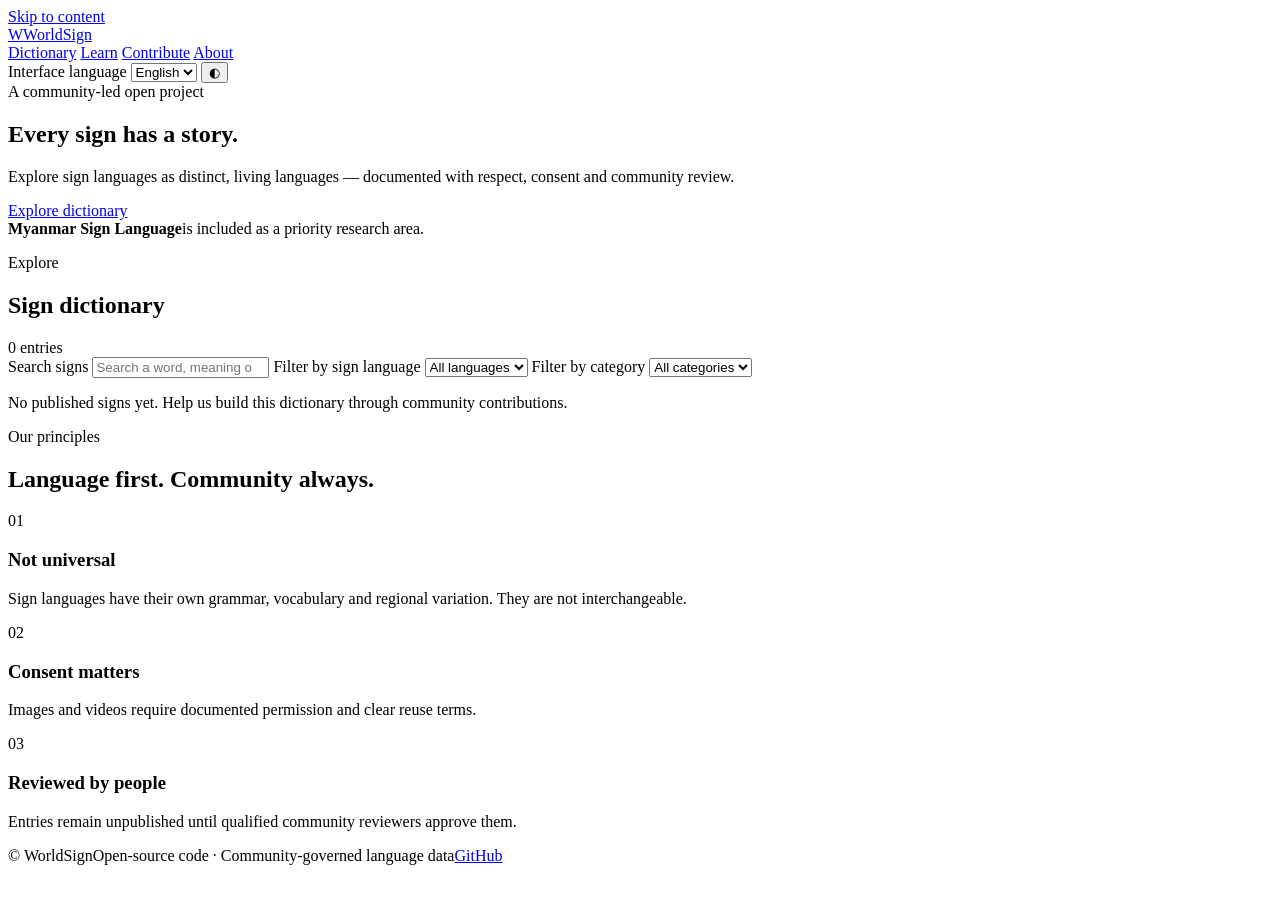
==== index.html @ 2e8479b0 "Add files via upload" ====
<!doctype html>
<html lang="en" data-theme="dark">
<head>
  <meta charset="utf-8">
  <meta name="viewport" content="width=device-width,initial-scale=1">
  <meta name="theme-color" content="#10131c">
  <meta name="description" content="WorldSign — an open, community-reviewed directory for sign languages around the world.">
  <title>WorldSign — Sign Language Dictionary</title>
  <link rel="icon" href="assets/icon.svg" type="image/svg+xml">
  <link rel="stylesheet" href="assets/css/style.css">
  <script defer src="assets/js/app.js"></script>
</head>
<body>
<a class="skip-link" href="#main">Skip to content</a>
<header class="site-header">
  <a class="brand" href="./" aria-label="WorldSign home"><span class="brand-mark">W</span><span>WorldSign</span></a>
  <nav aria-label="Main navigation">
    <a href="#dictionary" data-i18n="nav_dictionary">Dictionary</a>
    <a href="learn/" data-i18n="nav_learn">Learn</a>
    <a href="contribute/" data-i18n="nav_contribute">Contribute</a>
    <a href="#about" data-i18n="nav_about">About</a>
  </nav>
  <div class="header-tools">
    <label class="sr-only" for="language-ui">Interface language</label>
    <select id="language-ui" aria-label="Interface language"><option value="en">English</option><option value="my">မြန်မာ</option></select>
    <button id="theme-toggle" class="icon-button" type="button" aria-label="Toggle color theme">◐</button>
  </div>
</header>

<main id="main">
  <section class="hero">
    <div class="eyebrow" data-i18n="hero_eyebrow">A community-led open project</div>
    <h1 data-i18n="hero_title">Every sign has a story.</h1>
    <p data-i18n="hero_desc">Explore sign languages as distinct, living languages — documented with respect, consent and community review.</p>
    <a class="primary-button" href="#dictionary" data-i18n="explore_dictionary">Explore dictionary</a>
    <div class="hero-note"><strong>Myanmar Sign Language</strong><span data-i18n="msl_note">is included as a priority research area.</span></div>
  </section>

  <section class="section" id="dictionary">
    <div class="section-heading"><div><p class="eyebrow" data-i18n="directory_eyebrow">Explore</p><h2 data-i18n="directory_title">Sign dictionary</h2></div><span id="result-count" class="muted" aria-live="polite">0 entries</span></div>
    <div class="search-panel">
      <label class="sr-only" for="search-input" data-i18n="search_label">Search signs</label>
      <input id="search-input" type="search" placeholder="Search a word, meaning or sign ID…" autocomplete="off">
      <label class="sr-only" for="language-filter">Filter by sign language</label>
      <select id="language-filter"><option value="">All languages</option></select>
      <label class="sr-only" for="category-filter">Filter by category</label>
      <select id="category-filter"><option value="">All categories</option></select>
    </div>
    <div id="language-list" class="language-grid" aria-label="Sign language directory"></div>
    <div id="sign-grid" class="sign-grid" aria-live="polite"></div>
    <p id="empty-state" class="empty-state">No published signs yet. Help us build this dictionary through community contributions.</p>
  </section>

  <section class="section feature-band" id="about">
    <div><p class="eyebrow">Our principles</p><h2 data-i18n="principles_title">Language first. Community always.</h2></div>
    <div class="principles">
      <article><span>01</span><h3>Not universal</h3><p>Sign languages have their own grammar, vocabulary and regional variation. They are not interchangeable.</p></article>
      <article><span>02</span><h3>Consent matters</h3><p>Images and videos require documented permission and clear reuse terms.</p></article>
      <article><span>03</span><h3>Reviewed by people</h3><p>Entries remain unpublished until qualified community reviewers approve them.</p></article>
    </div>
  </section>
</main>

<footer class="site-footer"><span>© <span id="year"></span> WorldSign</span><span>Open-source code · Community-governed language data</span><a href="https://github.com/" rel="noreferrer">GitHub</a></footer>

<dialog id="sign-dialog" class="sign-dialog" aria-labelledby="dialog-title">
  <form method="dialog"><button class="dialog-close" aria-label="Close sign details">×</button></form>
  <div id="dialog-content"></div>
</dialog>
</body>
</html>
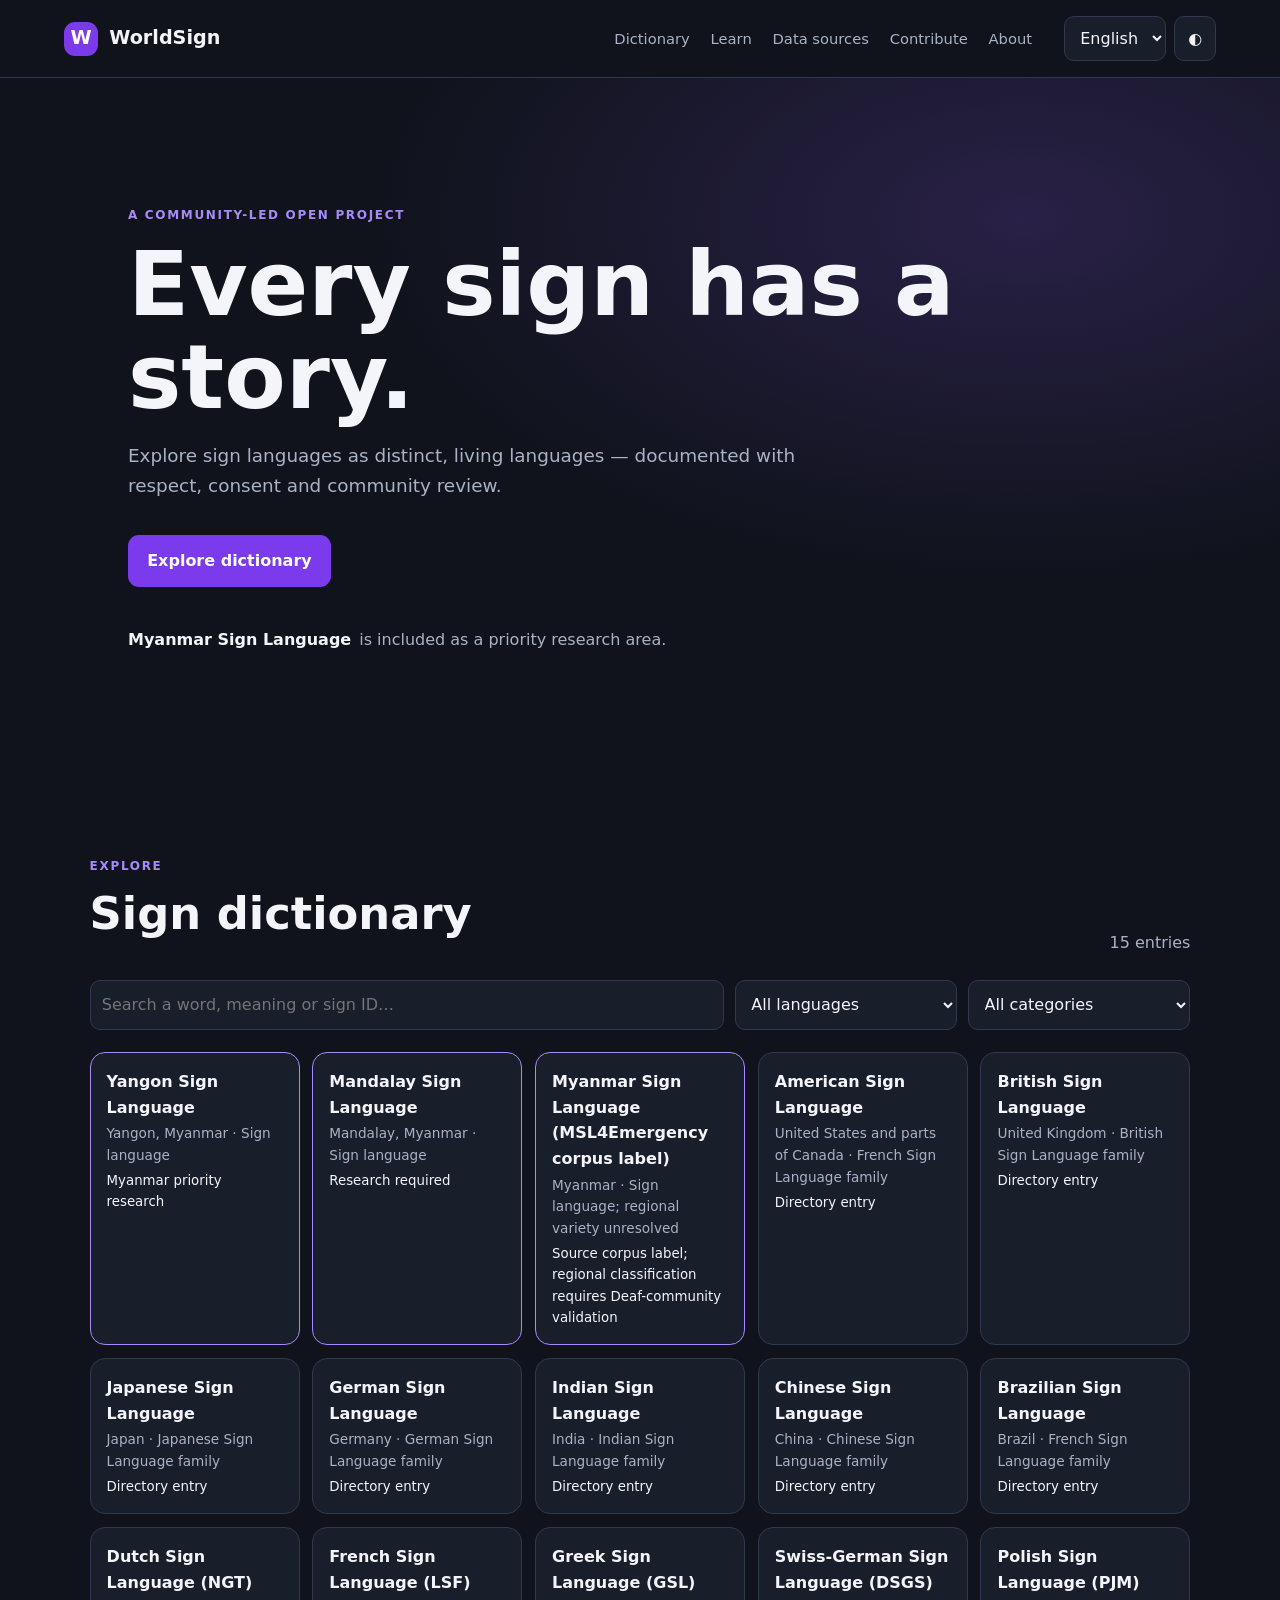
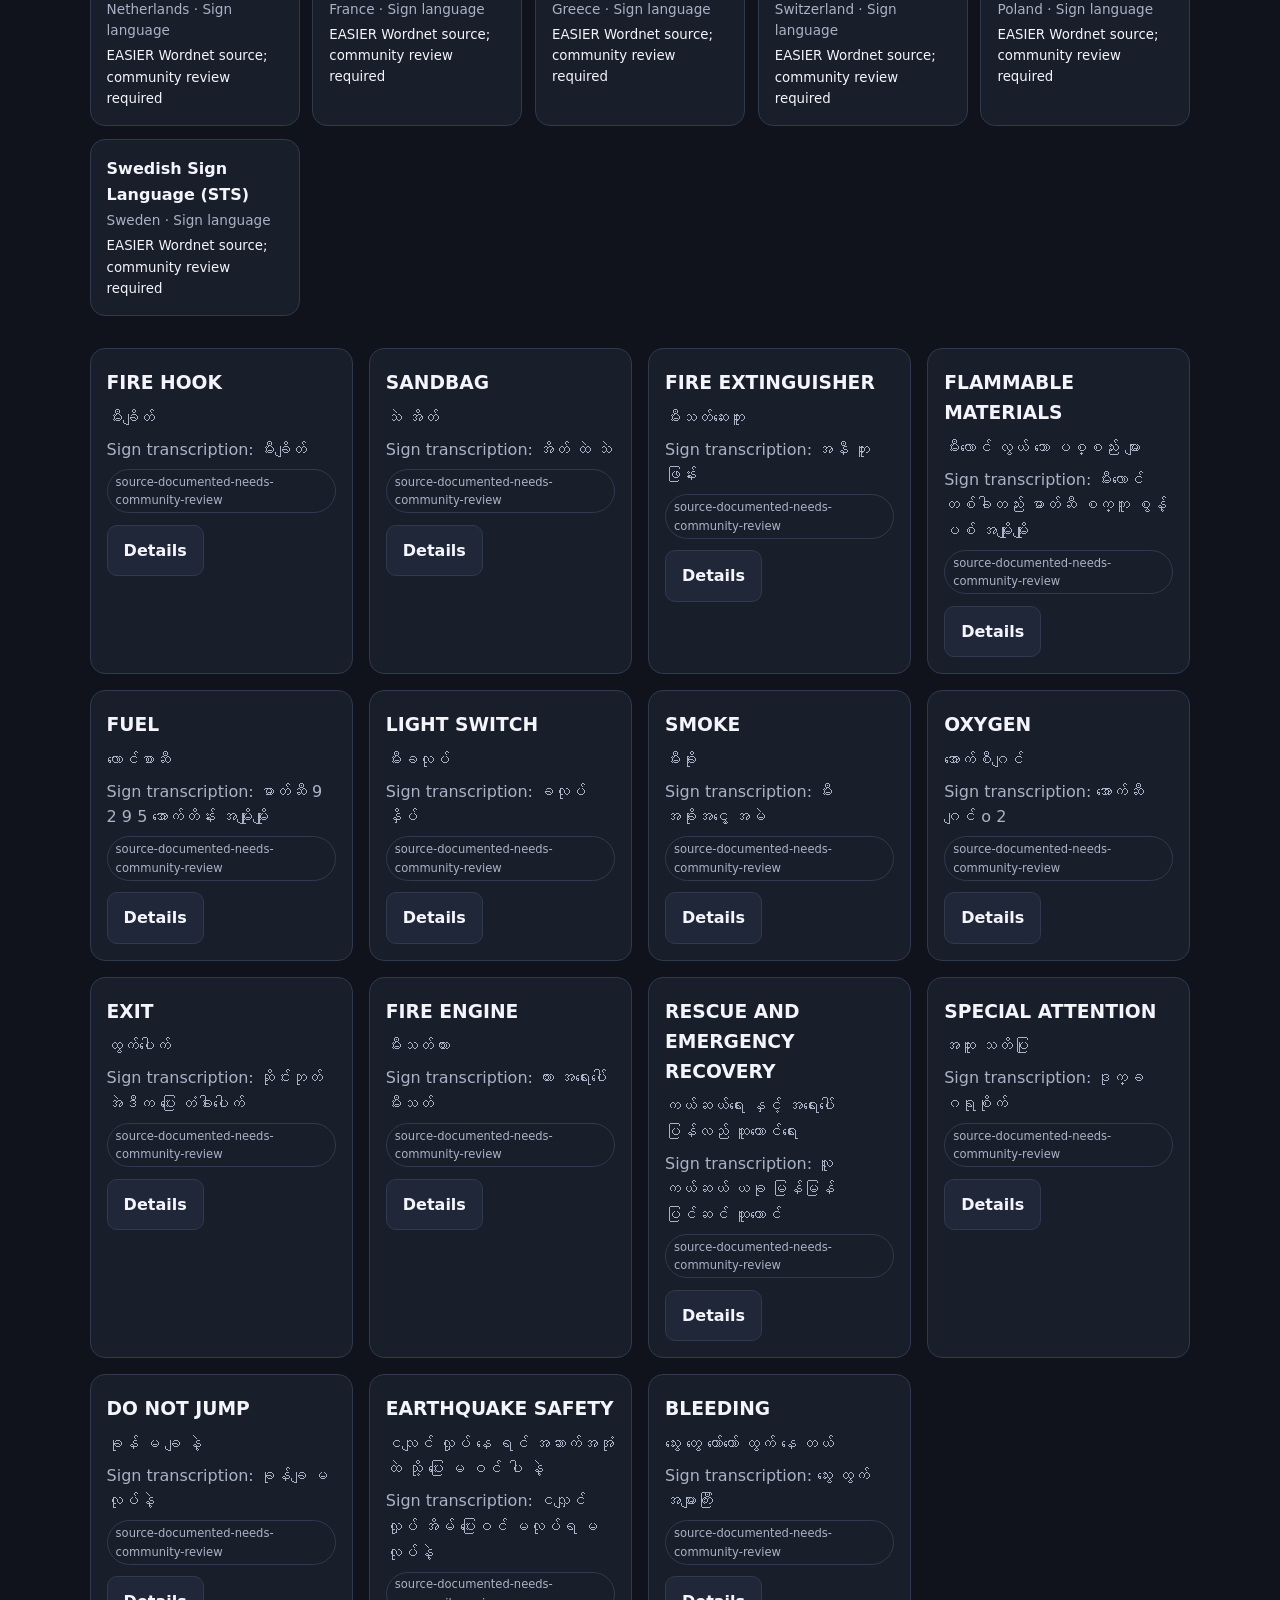
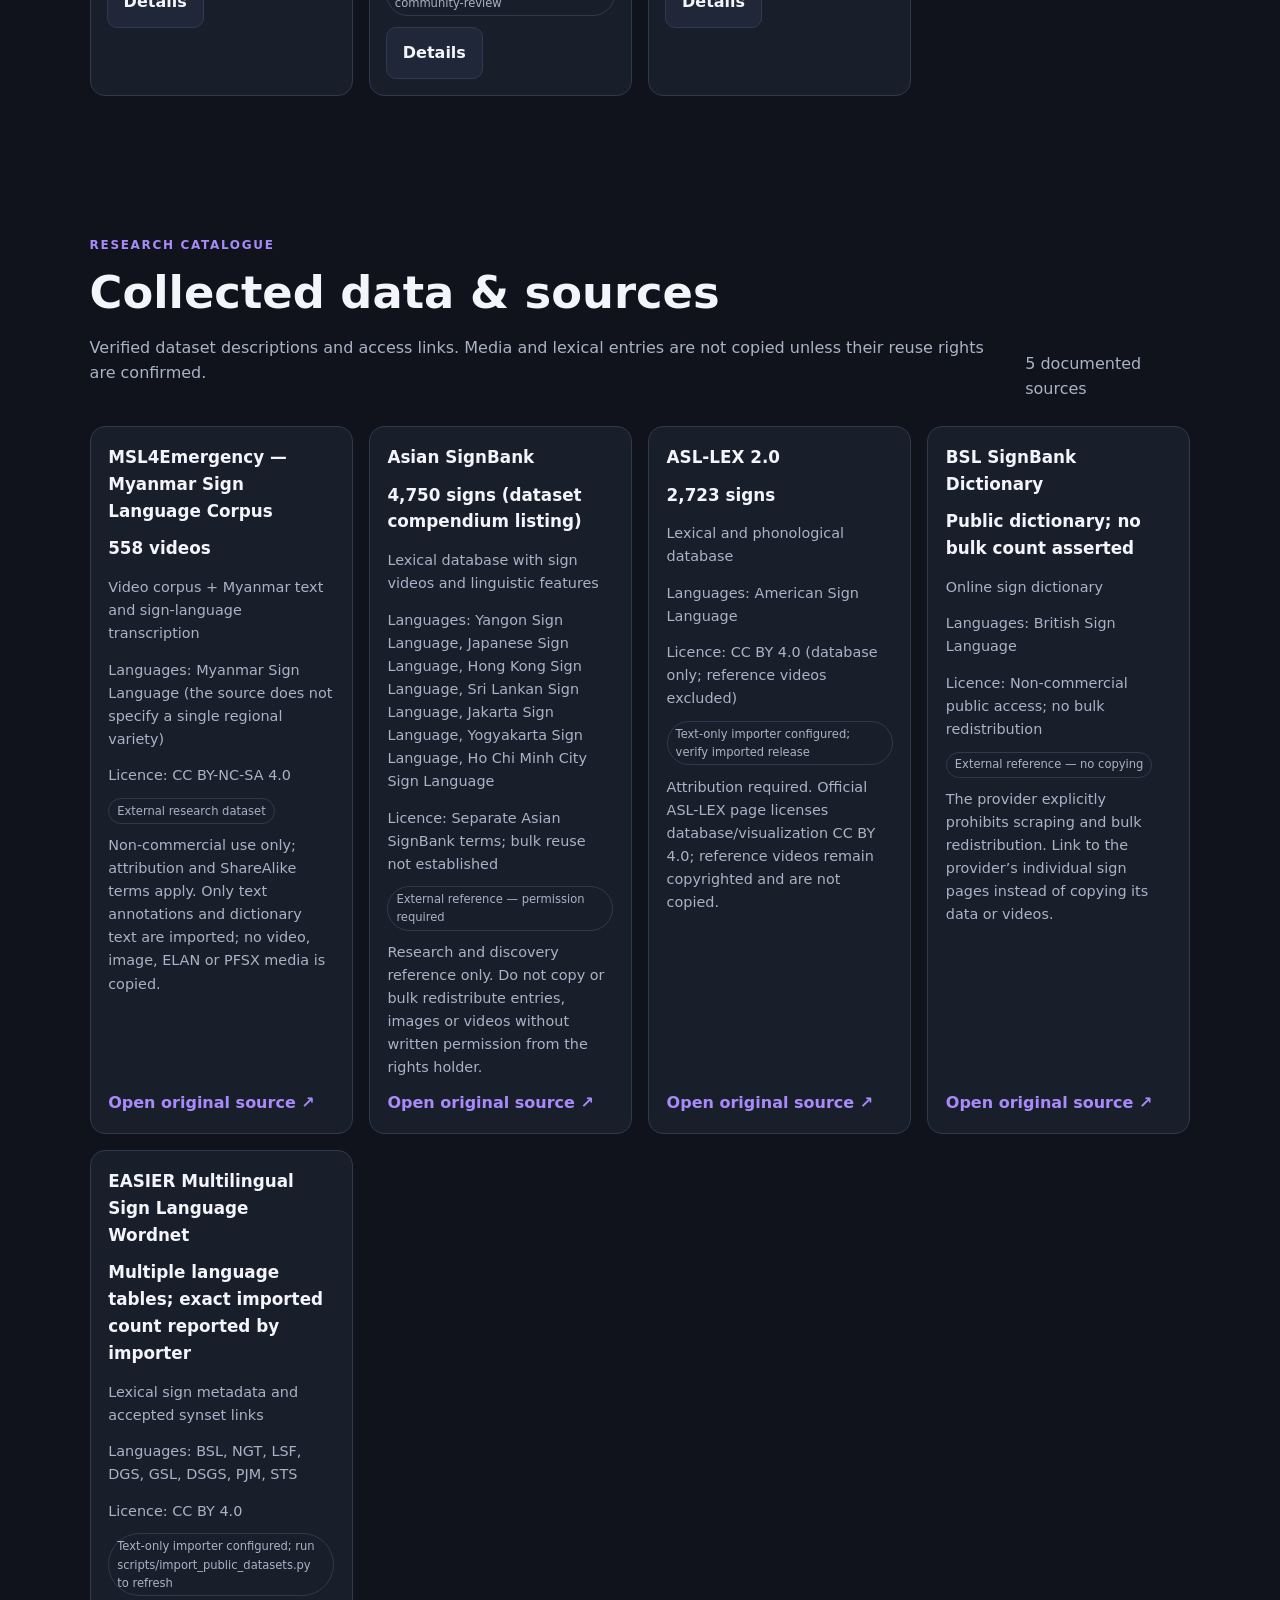
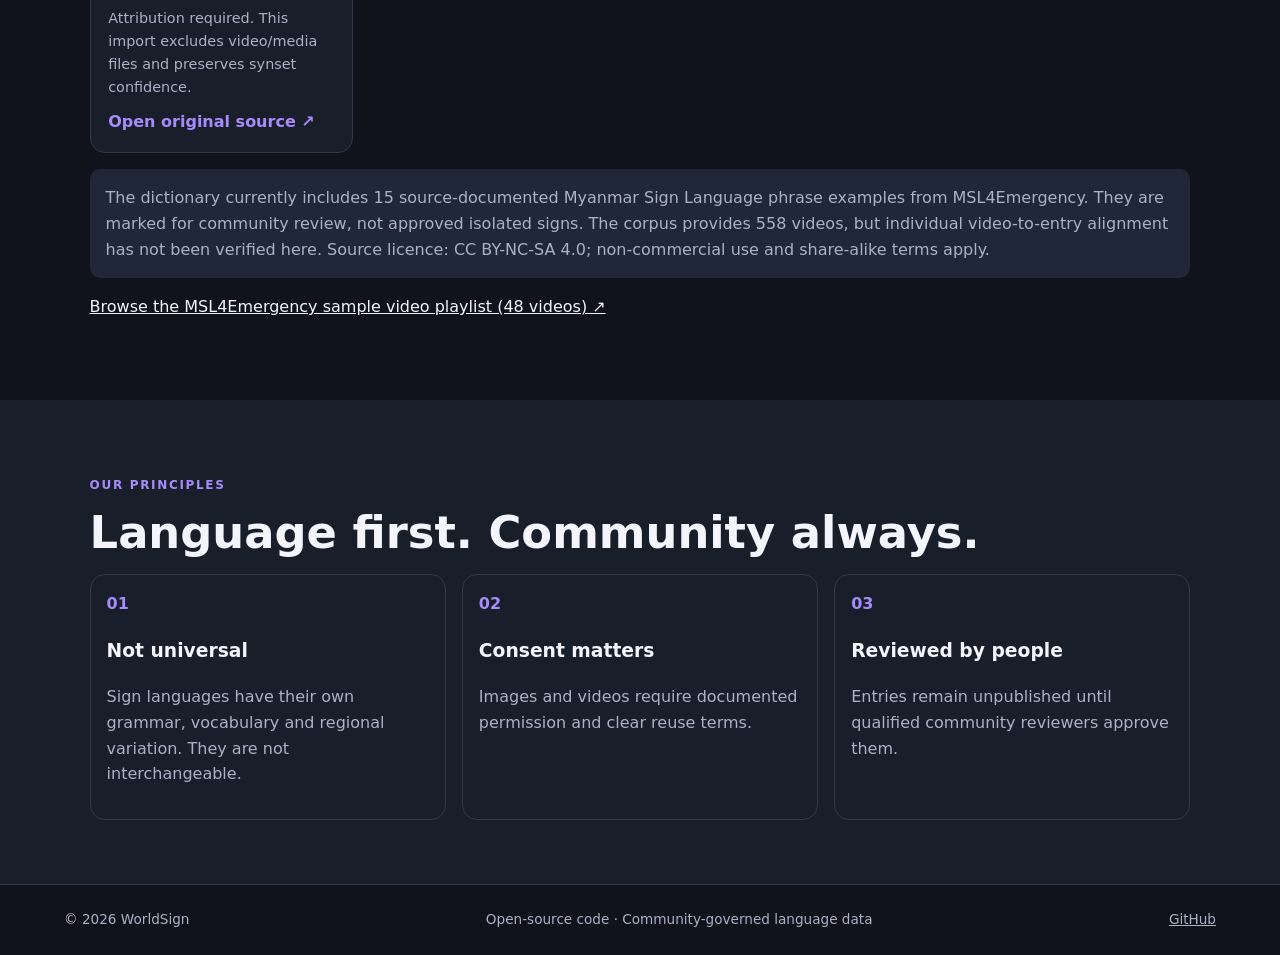
==== commit a2a69ee2: "Add files via upload" ====
--- a/index.html
+++ b/index.html
@@ -17,6 +17,7 @@
   <nav aria-label="Main navigation">
     <a href="#dictionary" data-i18n="nav_dictionary">Dictionary</a>
     <a href="learn/" data-i18n="nav_learn">Learn</a>
+    <a href="#sources">Data sources</a>
     <a href="contribute/" data-i18n="nav_contribute">Contribute</a>
     <a href="#about" data-i18n="nav_about">About</a>
   </nav>
@@ -48,7 +49,13 @@
     </div>
     <div id="language-list" class="language-grid" aria-label="Sign language directory"></div>
     <div id="sign-grid" class="sign-grid" aria-live="polite"></div>
-    <p id="empty-state" class="empty-state">No published signs yet. Help us build this dictionary through community contributions.</p>
+    <p id="empty-state" class="empty-state">No entries match your search. Clear filters to see all collected entries.</p>
+  </section>
+
+  <section class="section" id="sources">
+    <div class="section-heading"><div><p class="eyebrow">Research catalogue</p><h2>Collected data &amp; sources</h2><p class="muted">Verified dataset descriptions and access links. Media and lexical entries are not copied unless their reuse rights are confirmed.</p></div><span id="source-count" class="muted" aria-live="polite">Loading sources…</span></div>
+    <div id="source-grid" class="source-grid" aria-live="polite"></div>
+    <p class="notice">The dictionary currently includes 15 source-documented Myanmar Sign Language phrase examples from MSL4Emergency. They are marked for community review, not approved isolated signs. The corpus provides 558 videos, but individual video-to-entry alignment has not been verified here. Source licence: CC BY-NC-SA 4.0; non-commercial use and share-alike terms apply.</p><p><a href="https://www.youtube.com/playlist?list=PLcEIKqU2ZkWKe0aGzGoKH5OtdjSHF3L_f" target="_blank" rel="noopener noreferrer">Browse the MSL4Emergency sample video playlist (48 videos) ↗</a></p>
   </section>
 
   <section class="section feature-band" id="about">
--- a/assets/css/style.css
+++ b/assets/css/style.css
@@ -0,0 +1,9 @@
+:root{color-scheme:dark;--bg:#10131c;--panel:#191e2b;--panel2:#202738;--text:#f4f5fb;--muted:#aab2c5;--line:#30394d;--accent:#a78bfa;--accent2:#7c3aed;--good:#69d6ae;font-family:Inter,ui-sans-serif,system-ui,-apple-system,"Segoe UI",sans-serif}
+:root[data-theme="light"]{color-scheme:light;--bg:#f6f7fb;--panel:#fff;--panel2:#eef0f7;--text:#171927;--muted:#596176;--line:#dce0eb;--accent:#6941c6;--accent2:#5431a8;--good:#087d5b}
+*{box-sizing:border-box}html{scroll-behavior:smooth}body{margin:0;background:var(--bg);color:var(--text);line-height:1.6}a{color:inherit}.skip-link{position:absolute;left:-9999px;top:1rem;background:var(--panel);padding:.7rem;z-index:20}.skip-link:focus{left:1rem}.site-header{height:auto;min-height:72px;padding:1rem clamp(1rem,5vw,5rem);display:flex;align-items:center;gap:2rem;border-bottom:1px solid var(--line);background:var(--bg)}.brand{display:flex;align-items:center;gap:.7rem;text-decoration:none;font-weight:800;font-size:1.2rem}.brand-mark{display:grid;place-items:center;width:34px;height:34px;border-radius:11px;background:var(--accent2);color:white}.site-header nav{display:flex;gap:1.3rem;margin-left:auto}.site-header nav a{text-decoration:none;color:var(--muted);font-size:.92rem}.site-header nav a:hover,.site-header nav a:focus{color:var(--text)}.header-tools{display:flex;gap:.5rem;align-items:center}select,input,button{font:inherit}.header-tools select,.search-panel select,.search-panel input{background:var(--panel);color:var(--text);border:1px solid var(--line);border-radius:10px;padding:.7rem}.icon-button{border:1px solid var(--line);background:var(--panel);color:var(--text);border-radius:10px;padding:.55rem .8rem;cursor:pointer}.hero{padding:clamp(4rem,10vw,8rem) clamp(1rem,10vw,10rem);background:radial-gradient(ellipse at 80% 20%,#5b3c9c55,transparent 45%)}.eyebrow{text-transform:uppercase;letter-spacing:.14em;font-size:.75rem;font-weight:800;color:var(--accent)}h1{font-size:clamp(2.8rem,7vw,5.8rem);line-height:1.03;max-width:850px;margin:.8rem 0}h2{font-size:clamp(1.8rem,4vw,2.8rem);line-height:1.15;margin:.3rem 0 1rem}.hero p{font-size:1.15rem;color:var(--muted);max-width:680px}.primary-button{display:inline-block;background:var(--accent2);color:#fff;text-decoration:none;padding:.85rem 1.2rem;border-radius:11px;font-weight:700;margin-top:1rem}.hero-note{margin-top:2.5rem;color:var(--muted);display:flex;gap:.5rem;flex-wrap:wrap}.hero-note strong{color:var(--text)}.section{padding:4rem clamp(1rem,7vw,7rem)}.section-heading{display:flex;justify-content:space-between;align-items:end;gap:1rem;margin-bottom:1.5rem}.muted,.empty-state{color:var(--muted)}.search-panel{display:grid;grid-template-columns:minmax(220px,1fr) minmax(160px,.35fr) minmax(160px,.35fr);gap:.7rem;margin-bottom:1.4rem}.language-grid{display:grid;grid-template-columns:repeat(auto-fit,minmax(190px,1fr));gap:.8rem;margin-bottom:2rem}.language-card,.sign-card,.principles article{background:var(--panel);border:1px solid var(--line);border-radius:15px;padding:1rem}.language-card{display:flex;flex-direction:column;gap:.2rem}.language-card strong{font-size:1rem}.language-card span{font-size:.85rem;color:var(--muted)}.language-card.featured{border-color:var(--accent)}.sign-grid{display:grid;grid-template-columns:repeat(auto-fit,minmax(220px,1fr));gap:1rem}.sign-card h3{margin:.2rem 0}.sign-card p{color:var(--muted);margin:.4rem 0}.sign-card button{margin-top:.7rem}.status{display:inline-block;font-size:.72rem;padding:.18rem .5rem;border:1px solid var(--line);border-radius:99px;color:var(--muted)}.empty-state{text-align:center;padding:2rem;border:1px dashed var(--line);border-radius:14px}.feature-band{background:var(--panel)}.principles{display:grid;grid-template-columns:repeat(3,1fr);gap:1rem}.principles article span{color:var(--accent);font-weight:800}.principles p{color:var(--muted)}.site-footer{display:flex;justify-content:space-between;gap:1rem;flex-wrap:wrap;padding:1.5rem clamp(1rem,5vw,5rem);border-top:1px solid var(--line);color:var(--muted);font-size:.85rem}.sign-dialog{width:min(620px,calc(100% - 2rem));background:var(--panel);color:var(--text);border:1px solid var(--line);border-radius:18px;padding:1.5rem}.sign-dialog::backdrop{background:#05070dcc}.dialog-close{float:right;background:transparent;color:var(--text);border:0;font-size:1.8rem;cursor:pointer}.sr-only{position:absolute;width:1px;height:1px;padding:0;margin:-1px;overflow:hidden;clip:rect(0,0,0,0);white-space:nowrap;border:0}
+.page-shell{max-width:1000px;margin:auto;padding:3rem 1rem}.panel{background:var(--panel);border:1px solid var(--line);border-radius:16px;padding:1.3rem;margin:1rem 0}.form-grid{display:grid;grid-template-columns:1fr 1fr;gap:1rem}.field{display:flex;flex-direction:column;gap:.35rem}.field.full{grid-column:1/-1}.field input,.field textarea,.field select{width:100%;background:var(--bg);color:var(--text);border:1px solid var(--line);border-radius:9px;padding:.75rem}.field textarea{min-height:100px}.checkline{display:flex;gap:.6rem;align-items:flex-start}.button{display:inline-block;background:var(--accent2);color:white;border:0;border-radius:10px;padding:.75rem 1rem;font-weight:700;cursor:pointer}.button.secondary{background:var(--panel2);color:var(--text);border:1px solid var(--line)}.notice{padding:1rem;background:var(--panel2);border-radius:10px;color:var(--muted)}.stats{display:grid;grid-template-columns:repeat(3,1fr);gap:.8rem}.stat{background:var(--panel2);padding:1rem;border-radius:12px}.stat strong{display:block;font-size:1.5rem}
+@media(max-width:760px){.site-header{flex-wrap:wrap;gap:.8rem}.site-header nav{order:3;width:100%;overflow:auto;margin:0;gap:1rem}.header-tools{margin-left:auto}.search-panel{grid-template-columns:1fr}.principles{grid-template-columns:1fr}.form-grid{grid-template-columns:1fr}.field.full{grid-column:auto}.section{padding-top:3rem;padding-bottom:3rem}}
+@media(prefers-reduced-motion:reduce){*,*::before,*::after{scroll-behavior:auto!important;animation-duration:.01ms!important;transition-duration:.01ms!important}}
+:focus-visible{outline:3px solid var(--accent);outline-offset:3px}
+
+.source-grid{display:grid;grid-template-columns:repeat(auto-fit,minmax(260px,1fr));gap:1rem}.source-card{display:flex;flex-direction:column;align-items:flex-start;gap:.45rem;background:var(--panel);border:1px solid var(--line);border-radius:15px;padding:1.1rem}.source-card h3{margin:0;font-size:1.05rem}.source-card p{margin:.2rem 0;color:var(--muted);font-size:.9rem}.source-card .source-size{color:var(--text);font-weight:800;font-size:1.05rem}.source-card a{margin-top:auto;color:var(--accent);font-weight:700;text-decoration:none}.source-card a:hover{text-decoration:underline}
